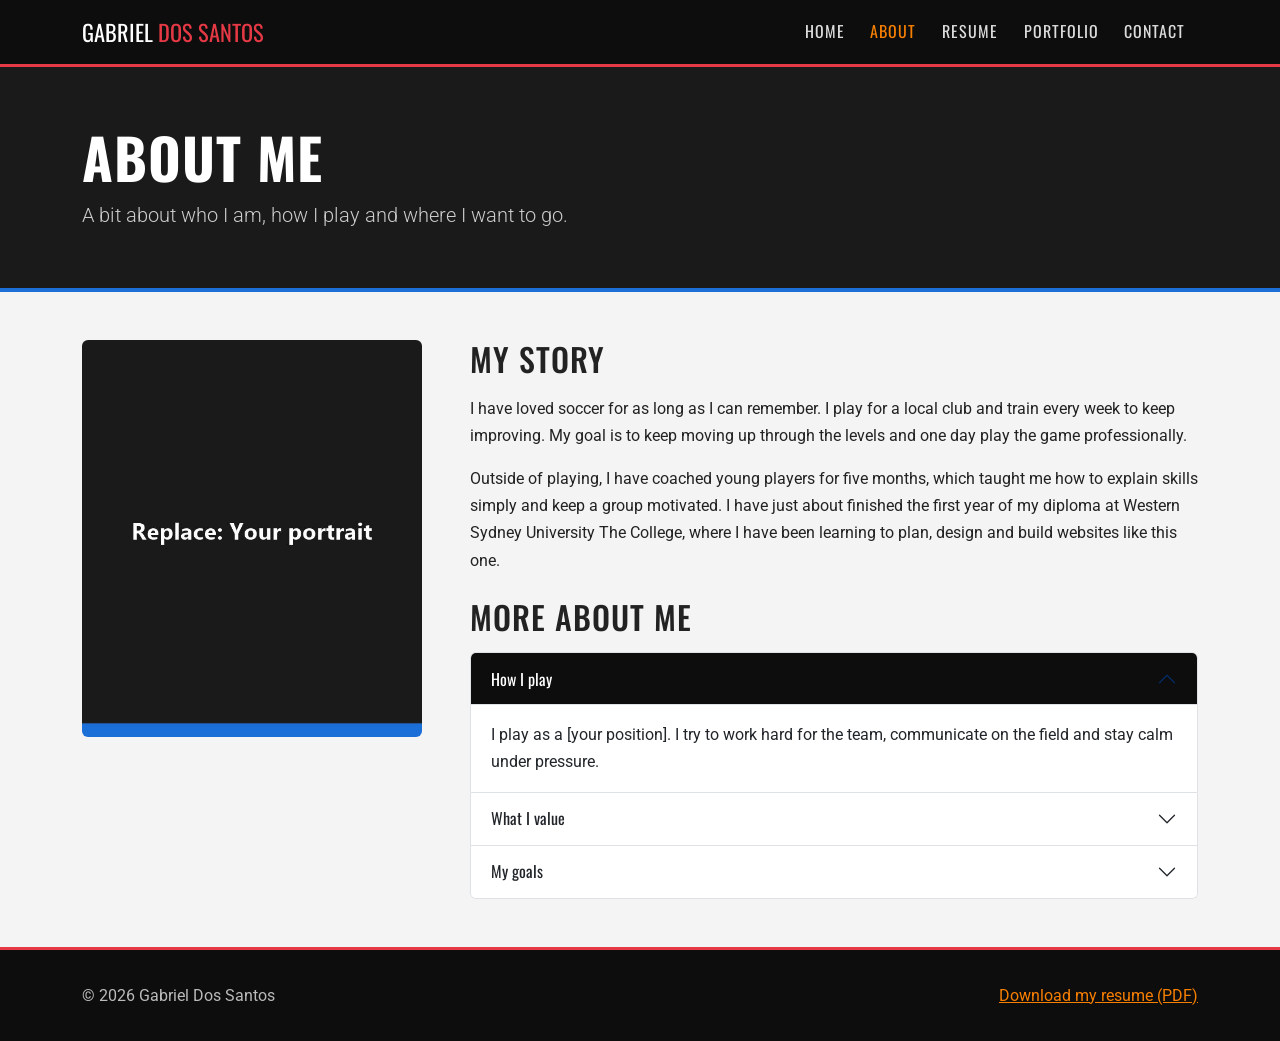
==== about.html @ 632bb94b "Add files via upload" ====
<!doctype html>
<html lang="en">
<head>
  <meta charset="utf-8">
  <meta name="viewport" content="width=device-width, initial-scale=1">
  <meta name="description" content="About Gabriel Dos Santos, club soccer player and junior coach">
  <meta name="author" content="Gabriel Dos Santos">
  <title>Gabriel Dos Santos | About</title>

  <link rel="icon" type="image/png" href="img/favicon.png">

  <!-- Google Fonts: Oswald for headings, Roboto for body text -->
  <link rel="preconnect" href="https://fonts.googleapis.com">
  <link rel="preconnect" href="https://fonts.gstatic.com" crossorigin>
  <link href="https://fonts.googleapis.com/css2?family=Oswald:wght@500;700&family=Roboto:wght@400;700&display=swap" rel="stylesheet">

  <!-- Bootstrap and Bootstrap Icons -->
  <link rel="stylesheet" href="https://cdn.jsdelivr.net/npm/bootstrap-icons@1.11.3/font/bootstrap-icons.css">
  <link href="https://cdn.jsdelivr.net/npm/bootstrap@5.3.8/dist/css/bootstrap.min.css" rel="stylesheet">

  <!-- My CSS goes last -->
  <link href="css/style.css" rel="stylesheet">
</head>
<body>
<a class="skip-link" href="#maincontent">Skip to main content</a>

<!-- ===== NAVIGATION ===== -->
<nav class="navbar navbar-expand-lg sticky-top site-nav" aria-label="Main navigation">
  <div class="container">
    <a class="navbar-brand" href="index.html">Gabriel <span>Dos Santos</span></a>

    <button class="navbar-toggler" type="button" data-bs-toggle="collapse" data-bs-target="#mainNav"
            aria-controls="mainNav" aria-expanded="false" aria-label="Toggle navigation">
      <span class="navbar-toggler-icon"></span>
    </button>

    <div class="collapse navbar-collapse" id="mainNav">
      <ul class="navbar-nav ms-auto">
        <li class="nav-item"><a class="nav-link" href="index.html">Home</a></li>
        <li class="nav-item"><a class="nav-link active" href="about.html" aria-current="page">About</a></li>
        <li class="nav-item"><a class="nav-link" href="resume.html">Resume</a></li>
        <li class="nav-item"><a class="nav-link" href="portfolio.html">Portfolio</a></li>
        <li class="nav-item"><a class="nav-link" href="contact.html">Contact</a></li>
      </ul>
    </div>
  </div>
</nav>

<main id="maincontent">

  <header class="page-header">
    <div class="container">
      <h1>About Me</h1>
      <p class="lead mb-0">A bit about who I am, how I play and where I want to go.</p>
    </div>
  </header>

  <div class="container my-5">
    <div class="row g-5 align-items-start">

      <!-- photo column -->
      <div class="col-lg-4">
        <img src="img/profile.jpg" class="img-fluid rounded mb-3" alt="Portrait of Gabriel Dos Santos" width="600" height="700">
      </div>

      <!-- text column -->
      <div class="col-lg-8">
        <section>
          <h2>My Story</h2>
          <p>I have loved soccer for as long as I can remember. I play for a local club and train every week to keep improving. My goal is to keep moving up through the levels and one day play the game professionally.</p>
          <p>Outside of playing, I have coached young players for five months, which taught me how to explain skills simply and keep a group motivated. I have just about finished the first year of my diploma at Western Sydney University The College, where I have been learning to plan, design and build websites like this one.</p>
        </section>

        <!-- Accordion so the page doesn't get too long -->
        <section class="mt-4">
          <h2>More About Me</h2>
          <div class="accordion" id="aboutAccordion">

            <div class="accordion-item">
              <h3 class="accordion-header">
                <button class="accordion-button" type="button" data-bs-toggle="collapse" data-bs-target="#aboutOne"
                        aria-expanded="true" aria-controls="aboutOne">
                  How I play
                </button>
              </h3>
              <div id="aboutOne" class="accordion-collapse collapse show" data-bs-parent="#aboutAccordion">
                <div class="accordion-body">
                  I play as a [your position]. I try to work hard for the team, communicate on the field and stay calm under pressure.
                </div>
              </div>
            </div>

            <div class="accordion-item">
              <h3 class="accordion-header">
                <button class="accordion-button collapsed" type="button" data-bs-toggle="collapse" data-bs-target="#aboutTwo"
                        aria-expanded="false" aria-controls="aboutTwo">
                  What I value
                </button>
              </h3>
              <div id="aboutTwo" class="accordion-collapse collapse" data-bs-parent="#aboutAccordion">
                <div class="accordion-body">
                  <ul class="mb-0">
                    <li>Teamwork and respect for teammates and coaches</li>
                    <li>Turning up on time and giving full effort</li>
                    <li>Listening to feedback and getting better</li>
                  </ul>
                </div>
              </div>
            </div>

            <div class="accordion-item">
              <h3 class="accordion-header">
                <button class="accordion-button collapsed" type="button" data-bs-toggle="collapse" data-bs-target="#aboutThree"
                        aria-expanded="false" aria-controls="aboutThree">
                  My goals
                </button>
              </h3>
              <div id="aboutThree" class="accordion-collapse collapse" data-bs-parent="#aboutAccordion">
                <div class="accordion-body">
                  In the short term I want to earn a spot in a higher-level squad. Long term, I want to play professionally and keep coaching young players along the way.
                </div>
              </div>
            </div>

          </div>
        </section>
      </div>

    </div>
  </div>
</main>

<!-- ===== FOOTER ===== -->
<footer class="site-footer">
  <div class="container d-flex flex-column flex-md-row justify-content-between gap-2">
    <p class="mb-0">&copy; <span id="year">2026</span> Gabriel Dos Santos</p>
    <p class="mb-0"><a href="pdf/gabriel_dossantos_resume.pdf" download>Download my resume (PDF)</a></p>
  </div>
</footer>

<script src="https://cdn.jsdelivr.net/npm/bootstrap@5.3.8/dist/js/bootstrap.bundle.min.js"></script>
<script src="js/script.js"></script>
</body>
</html>
---- css/style.css ----
/* ==========================================================
   Gabriel Dos Santos - Portfolio styles
   Loaded AFTER Bootstrap so these rules can override it.
   Colours: black (main), red, blue and orange (accents)
   ========================================================== */

/* ---------- 1. Colour and font variables ---------- */
:root {
  --black: #0d0d0d;
  --dark: #1a1a1a;
  --grey: #2b2b2b;
  --light: #f4f4f4;
  --text: #222222;
  --red: #e63946;
  --blue: #1d6fd8;
  --orange: #f77f00;
  --heading-font: 'Oswald', sans-serif;
  --body-font: 'Roboto', sans-serif;
}

/* ---------- 2. General ---------- */
body {
  font-family: var(--body-font);
  color: var(--text);
  background-color: var(--light);
  line-height: 1.7;
}

h1, h2, h3, h4 {
  font-family: var(--heading-font);
  text-transform: uppercase;
  letter-spacing: 1px;
}

h1 {
  font-size: 3.5rem;
  font-weight: 700;
}

h2 {
  font-size: 2rem;
  margin-bottom: 1rem;
}

a {
  color: var(--blue);
}

img {
  max-width: 100%;
}

/* Skip link for keyboard users - only shows when tabbed to */
.skip-link {
  position: absolute;
  left: -999px;
  top: 0;
  background: var(--red);
  color: #fff;
  padding: 0.5rem 1rem;
  z-index: 2000;
}

.skip-link:focus {
  left: 0;
}

/* ---------- 3. Navbar ---------- */
.site-nav {
  background-color: var(--black);
  border-bottom: 3px solid var(--red);
}

.site-nav .navbar-brand {
  font-family: var(--heading-font);
  color: #fff;
  font-size: 1.4rem;
  text-transform: uppercase;
}

.site-nav .navbar-brand span {
  color: var(--red);
}

.site-nav .nav-link {
  color: #ddd;
  font-family: var(--heading-font);
  text-transform: uppercase;
  letter-spacing: 1px;
  margin: 0 0.3rem;
}

.site-nav .nav-link:hover,
.site-nav .nav-link.active {
  color: var(--orange);
}

/* make the hamburger icon white on the black navbar */
.site-nav .navbar-toggler {
  border-color: #555;
}

.site-nav .navbar-toggler-icon {
  filter: invert(1);
}

/* ---------- 4. Hero (home page) ---------- */
.hero {
  background-color: var(--black);
  color: #fff;
  padding: 6rem 0;
}

.hero .tagline {
  color: var(--orange);
  font-weight: 700;
  text-transform: uppercase;
  letter-spacing: 2px;
}

.hero-img {
  border: 4px solid var(--red);
  border-radius: 10px;
}

/* ---------- 5. Page header (inside pages) ---------- */
.page-header {
  background-color: var(--dark);
  color: #fff;
  padding: 3.5rem 0;
  border-bottom: 4px solid var(--blue);
}

.page-header p {
  color: #ccc;
  max-width: 650px;
}

/* ---------- 6. Buttons ---------- */
.btn-main {
  background-color: var(--red);
  color: #fff;
  border: none;
  padding: 0.7rem 1.5rem;
  font-family: var(--heading-font);
  text-transform: uppercase;
  letter-spacing: 1px;
}

.btn-main:hover {
  background-color: var(--orange);
  color: #fff;
}

.btn-outline {
  border: 2px solid #fff;
  color: #fff;
  padding: 0.6rem 1.5rem;
  font-family: var(--heading-font);
  text-transform: uppercase;
}

.btn-outline:hover {
  background-color: #fff;
  color: var(--black);
}

/* ---------- 7. Cards and boxes ---------- */
.info-card {
  background-color: #fff;
  border: none;
  border-top: 4px solid var(--red);
  border-radius: 8px;
  padding: 1.5rem;
  height: 100%;
  box-shadow: 0 2px 8px rgba(0, 0, 0, 0.08);
}

/* each card on the home page gets a different accent colour */
.info-card.blue {
  border-top-color: var(--blue);
}

.info-card.orange {
  border-top-color: var(--orange);
}

.card-icon {
  font-size: 2rem;
  color: var(--red);
}

.info-card.blue .card-icon {
  color: var(--blue);
}

.info-card.orange .card-icon {
  color: var(--orange);
}

/* ---------- 8. Resume timeline ---------- */
.timeline-item {
  border-left: 3px solid var(--red);
  padding-left: 1.2rem;
  margin-bottom: 1.8rem;
}

.timeline-item h3 {
  font-size: 1.3rem;
  margin-bottom: 0.2rem;
}

.timeline-item .date {
  color: var(--blue);
  font-weight: 700;
  font-size: 0.9rem;
}

.skill-badge {
  display: inline-block;
  background-color: var(--black);
  color: #fff;
  padding: 0.35rem 0.9rem;
  border-radius: 20px;
  margin: 0 0.3rem 0.5rem 0;
  font-size: 0.9rem;
}

.skill-badge.red {
  background-color: var(--red);
}

.skill-badge.blue {
  background-color: var(--blue);
}

.skill-badge.orange {
  background-color: var(--orange);
}

/* sticky side panel on the resume page (large screens only) */
.side-panel {
  background-color: #fff;
  border-radius: 8px;
  padding: 1.5rem;
  box-shadow: 0 2px 8px rgba(0, 0, 0, 0.08);
}

/* ---------- 9. Portfolio cards ---------- */
.project-card {
  background-color: #fff;
  border-radius: 8px;
  overflow: hidden;
  height: 100%;
  box-shadow: 0 2px 8px rgba(0, 0, 0, 0.08);
  transition: transform 0.2s;
}

.project-card:hover {
  transform: translateY(-5px);
}

.project-card img {
  width: 100%;
  height: 220px;
  object-fit: cover; /* stops images getting squished */
}

.project-card button {
  border: none;
  padding: 0;
  background: none;
  width: 100%;
}

.project-tag {
  color: var(--orange);
  font-weight: 700;
  font-size: 0.85rem;
  text-transform: uppercase;
}

/* ---------- 10. Accordion colours ---------- */
.accordion-button:not(.collapsed) {
  background-color: var(--black);
  color: #fff;
}

.accordion-button:focus {
  box-shadow: 0 0 0 0.2rem rgba(230, 57, 70, 0.4);
}

/* ---------- 11. Contact form ---------- */
.contact-box {
  background-color: #fff;
  border-radius: 8px;
  padding: 2rem;
  box-shadow: 0 2px 8px rgba(0, 0, 0, 0.08);
}

.form-control:focus,
.form-select:focus {
  border-color: var(--blue);
  box-shadow: 0 0 0 0.2rem rgba(29, 111, 216, 0.25);
}

/* ---------- 12. Footer ---------- */
.site-footer {
  background-color: var(--black);
  color: #bbb;
  padding: 2rem 0;
  border-top: 3px solid var(--red);
}

.site-footer a {
  color: var(--orange);
}

/* ---------- 13. Media queries ---------- */

/* tablets and smaller */
@media (max-width: 991px) {
  h1 {
    font-size: 2.6rem;
  }

  .hero {
    padding: 4rem 0;
    text-align: center;
  }

  .side-panel {
    margin-bottom: 2rem;
  }
}

/* phones */
@media (max-width: 575px) {
  h1 {
    font-size: 2.1rem;
  }

  h2 {
    font-size: 1.6rem;
  }

  .page-header {
    padding: 2.5rem 0;
  }

  .project-card img {
    height: 180px;
  }

  .contact-box {
    padding: 1.2rem;
  }
}
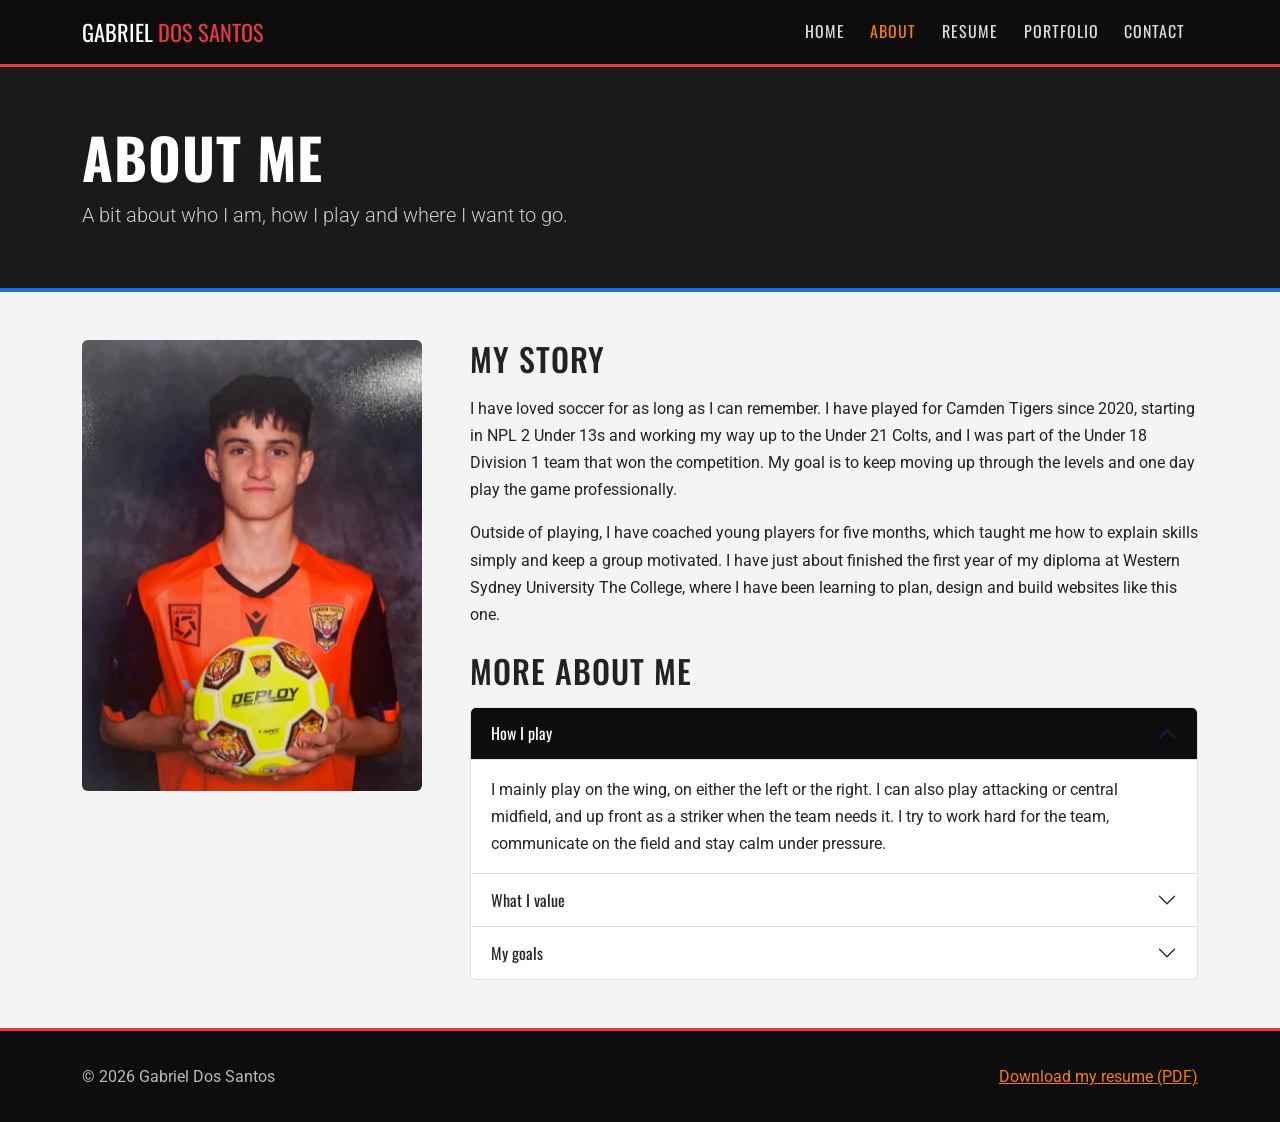
==== commit 6d8f964e: "Add real photos, Camden Tigers details and updated resume Co-Authored-By: Claude Opus 5.5 <noreply@a" ====
--- a/about.html
+++ b/about.html
@@ -60,14 +60,14 @@
 
       <!-- photo column -->
       <div class="col-lg-4">
-        <img src="img/profile.jpg" class="img-fluid rounded mb-3" alt="Portrait of Gabriel Dos Santos" width="600" height="700">
+        <img src="img/profile.jpg" class="img-fluid rounded mb-3" alt="Portrait of Gabriel Dos Santos in his Camden Tigers kit" width="700" height="928">
       </div>
 
       <!-- text column -->
       <div class="col-lg-8">
         <section>
           <h2>My Story</h2>
-          <p>I have loved soccer for as long as I can remember. I play for a local club and train every week to keep improving. My goal is to keep moving up through the levels and one day play the game professionally.</p>
+          <p>I have loved soccer for as long as I can remember. I have played for Camden Tigers since 2020, starting in NPL 2 Under 13s and working my way up to the Under 21 Colts, and I was part of the Under 18 Division 1 team that won the competition. My goal is to keep moving up through the levels and one day play the game professionally.</p>
           <p>Outside of playing, I have coached young players for five months, which taught me how to explain skills simply and keep a group motivated. I have just about finished the first year of my diploma at Western Sydney University The College, where I have been learning to plan, design and build websites like this one.</p>
         </section>
 
@@ -85,7 +85,7 @@
               </h3>
               <div id="aboutOne" class="accordion-collapse collapse show" data-bs-parent="#aboutAccordion">
                 <div class="accordion-body">
-                  I play as a [your position]. I try to work hard for the team, communicate on the field and stay calm under pressure.
+                  I mainly play on the wing, on either the left or the right. I can also play attacking or central midfield, and up front as a striker when the team needs it. I try to work hard for the team, communicate on the field and stay calm under pressure.
                 </div>
               </div>
             </div>
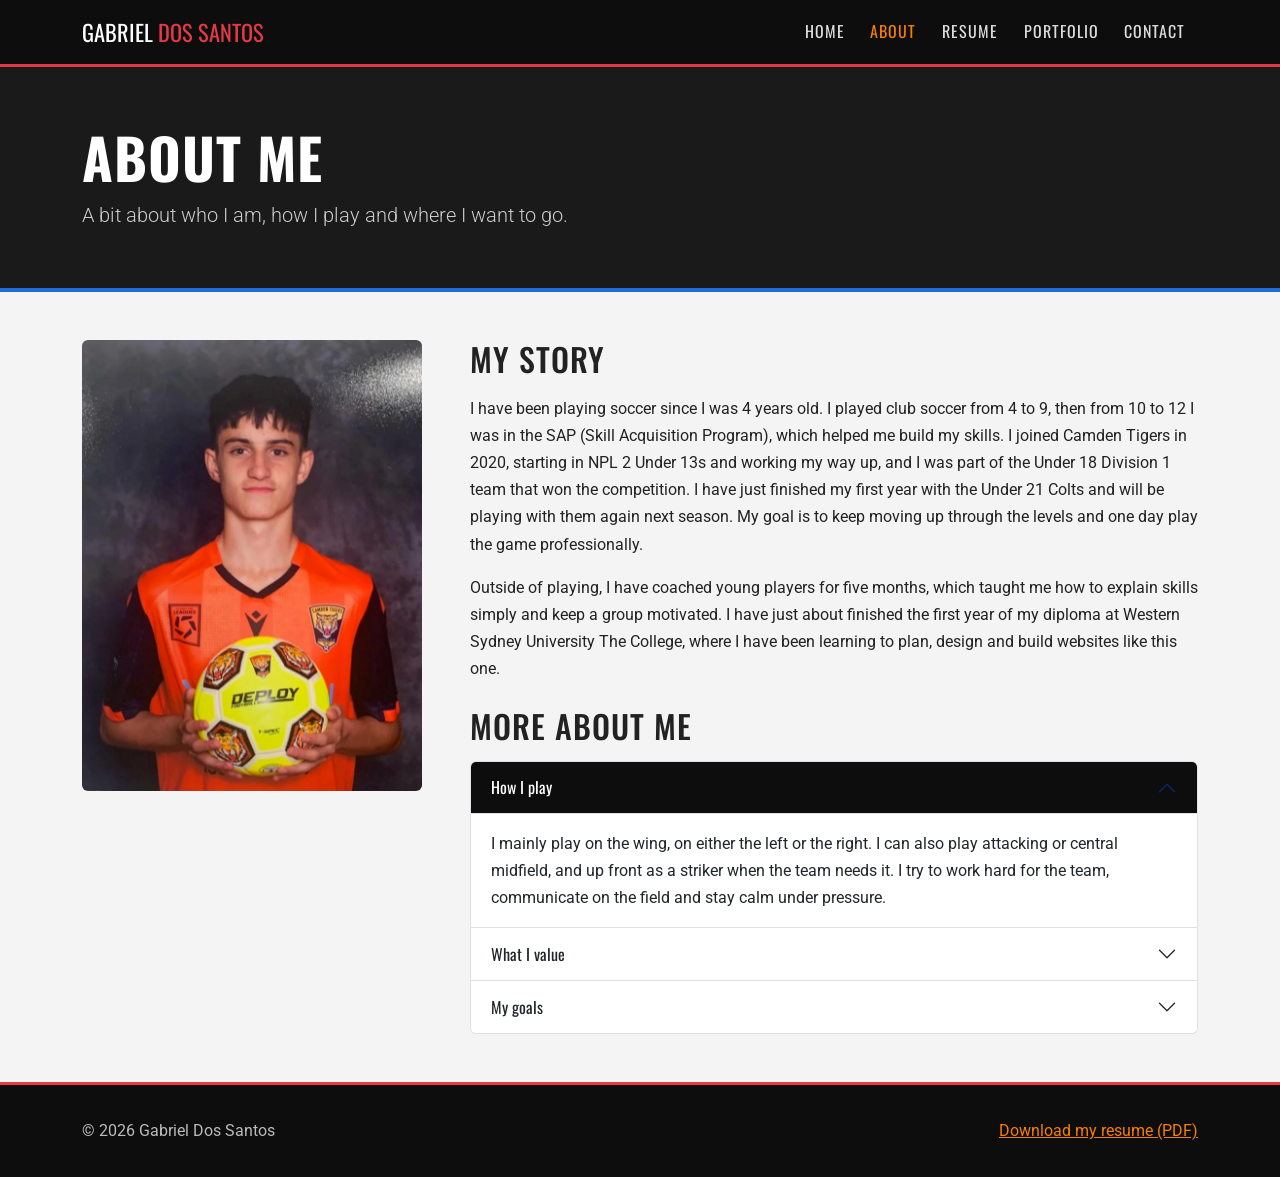
==== commit 648825fb: "Update My Story on About page Co-Authored-By: Claude Opus 5.5 <noreply@anthropic.com>" ====
--- a/about.html
+++ b/about.html
@@ -67,7 +67,7 @@
       <div class="col-lg-8">
         <section>
           <h2>My Story</h2>
-          <p>I have loved soccer for as long as I can remember. I have played for Camden Tigers since 2020, starting in NPL 2 Under 13s and working my way up to the Under 21 Colts, and I was part of the Under 18 Division 1 team that won the competition. My goal is to keep moving up through the levels and one day play the game professionally.</p>
+          <p>I have been playing soccer since I was 4 years old. I played club soccer from 4 to 9, then from 10 to 12 I was in the SAP (Skill Acquisition Program), which helped me build my skills. I joined Camden Tigers in 2020, starting in NPL 2 Under 13s and working my way up, and I was part of the Under 18 Division 1 team that won the competition. I have just finished my first year with the Under 21 Colts and will be playing with them again next season. My goal is to keep moving up through the levels and one day play the game professionally.</p>
           <p>Outside of playing, I have coached young players for five months, which taught me how to explain skills simply and keep a group motivated. I have just about finished the first year of my diploma at Western Sydney University The College, where I have been learning to plan, design and build websites like this one.</p>
         </section>
 
